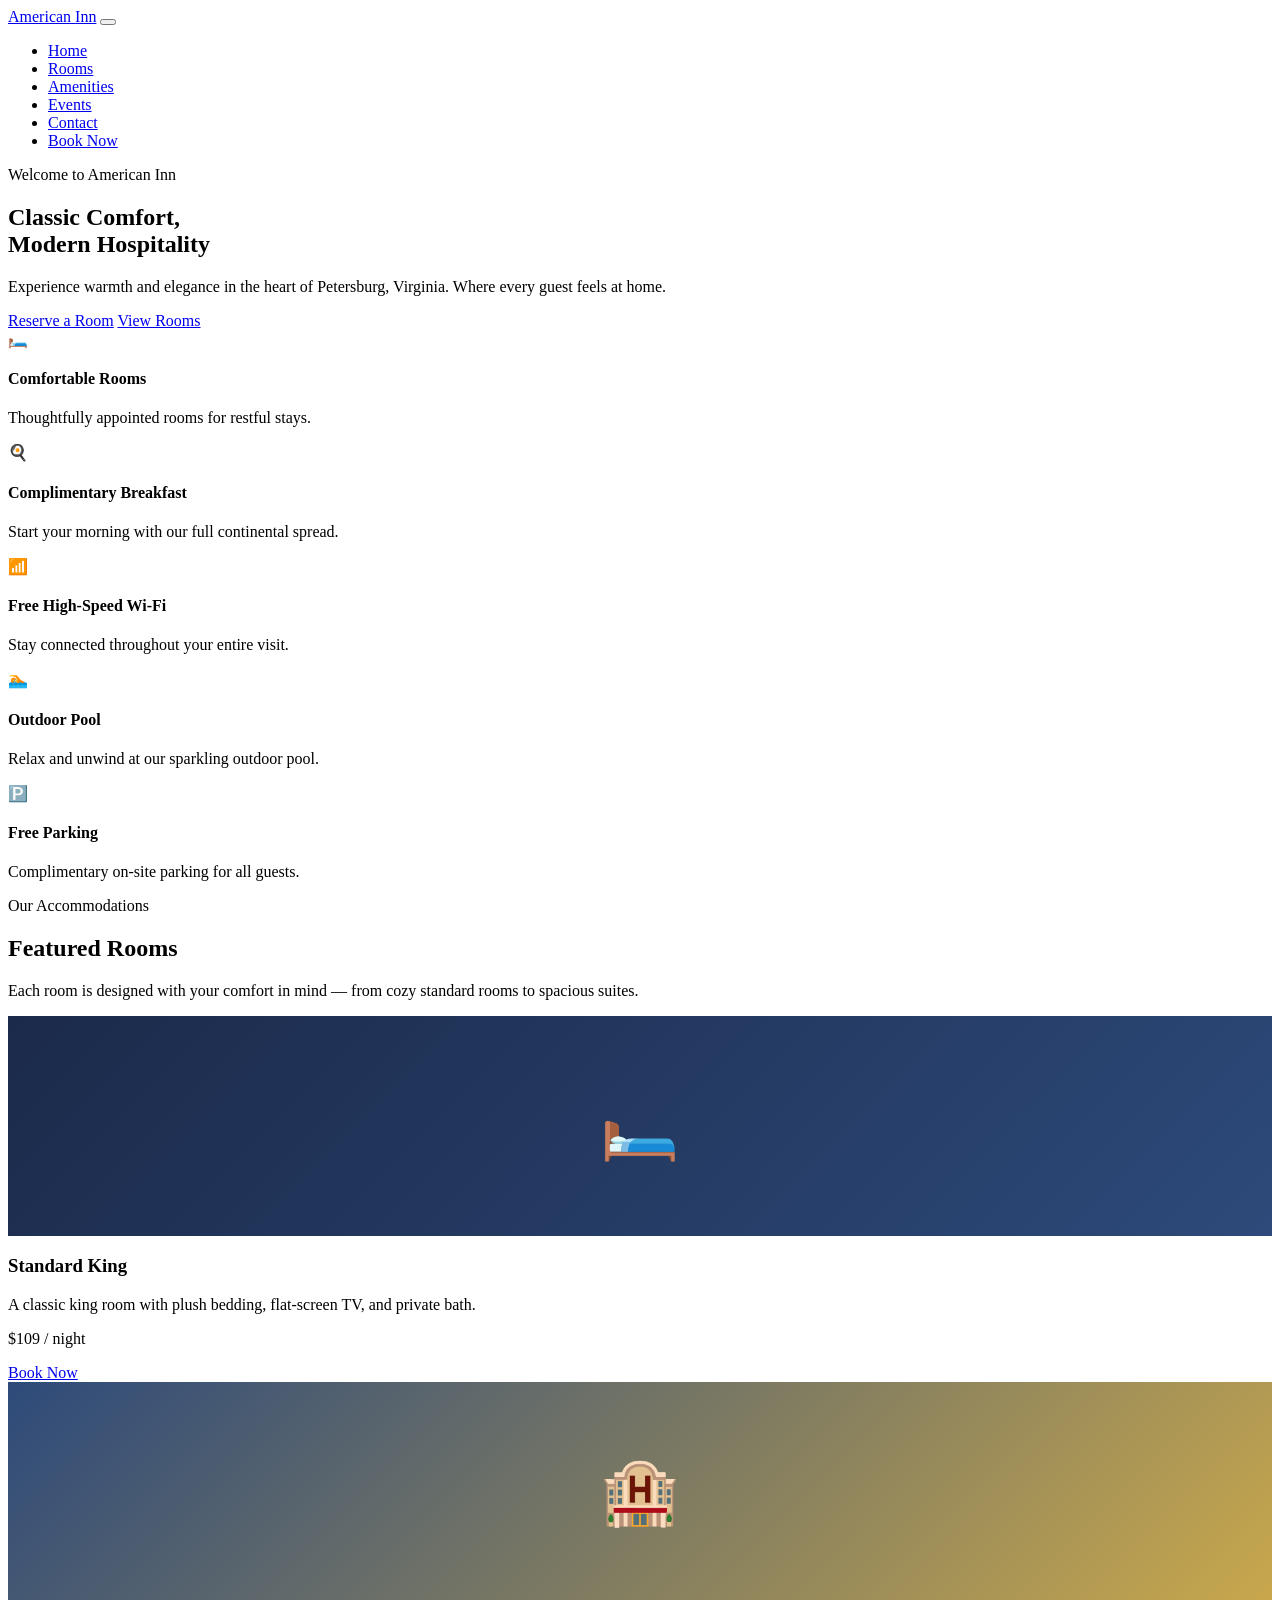
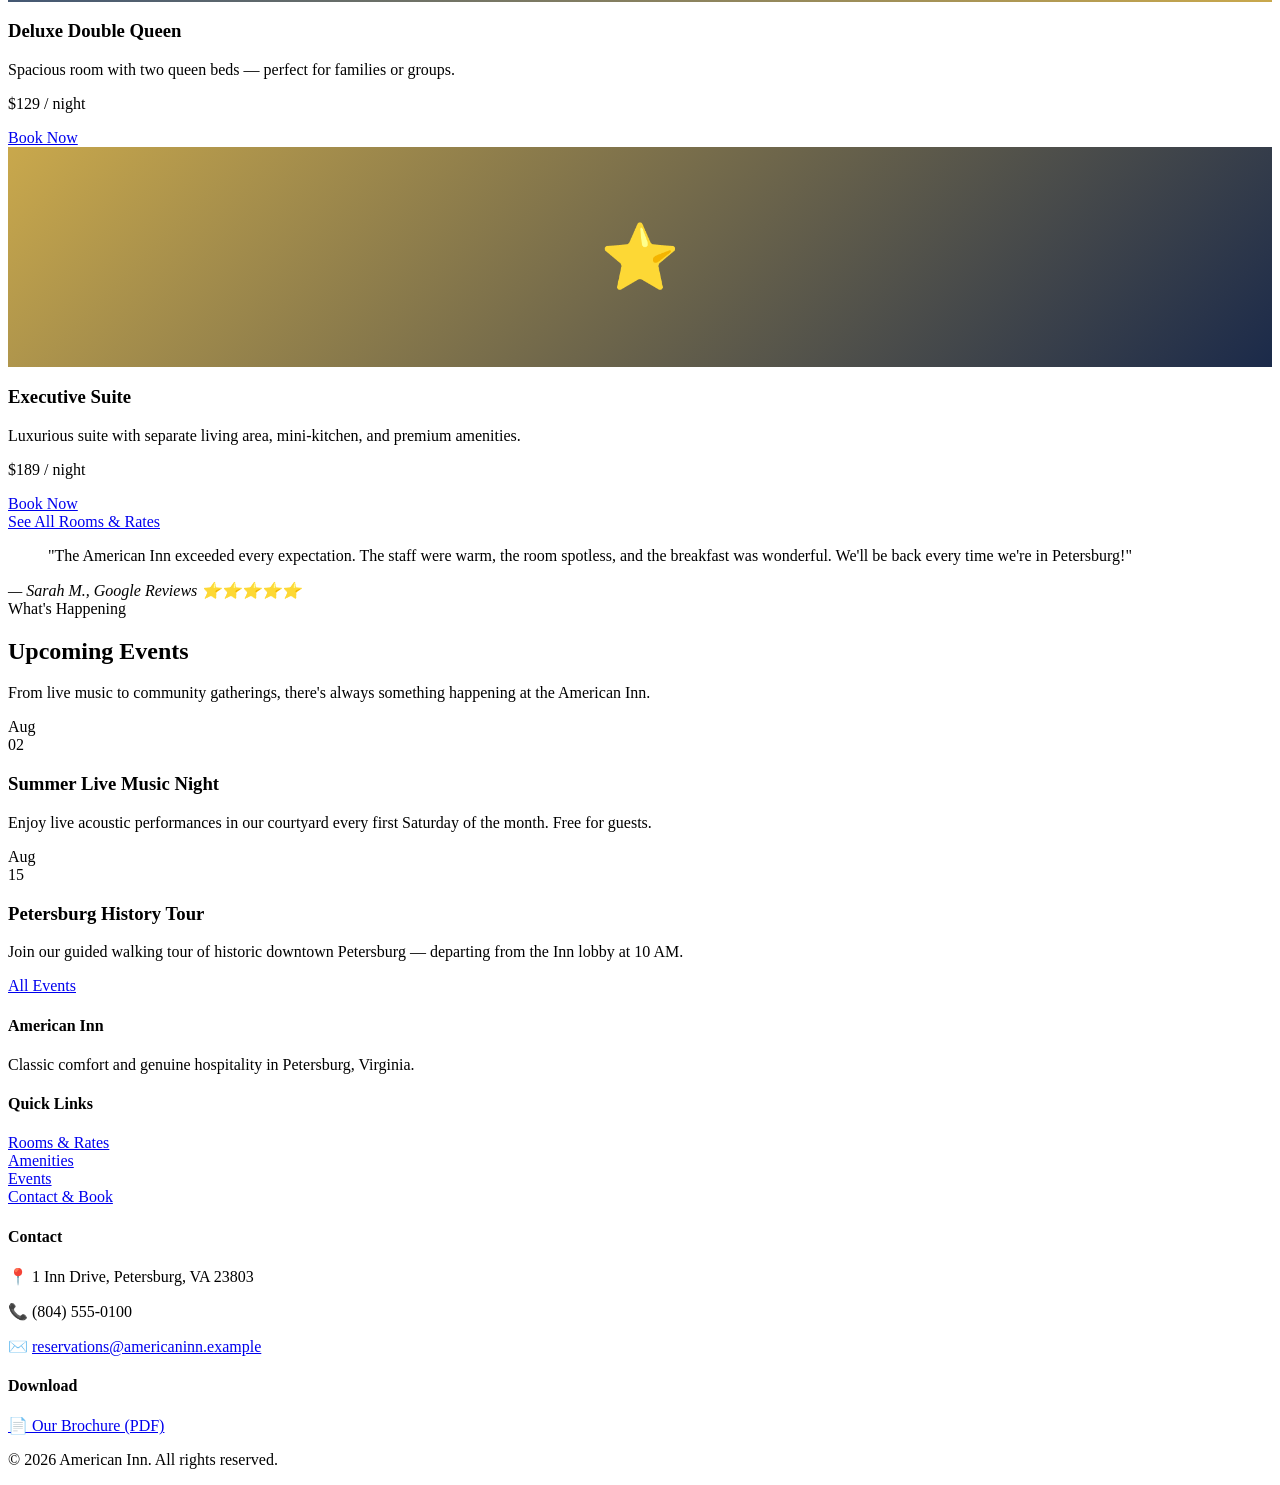
==== index.html @ 9bfb0286 "Add files via upload" ====
<!DOCTYPE html>
<html lang="en">
<head>
  <meta charset="UTF-8" />
  <meta name="viewport" content="width=device-width, initial-scale=1.0" />
  <meta name="description" content="American Inn – Classic comfort, modern hospitality. Book your stay today." />
  <title>American Inn | Home</title>
  <link rel="stylesheet" href="styles.css" />
</head>
<body>

  <!-- ===== NAVBAR ===== -->
  <nav id="navbar">
    <div class="container">
      <a href="index.html" class="nav-logo">American <span>Inn</span></a>
      <button class="nav-toggle" aria-label="Toggle menu" aria-expanded="false">
        <span></span><span></span><span></span>
      </button>
      <ul class="nav-links">
        <li><a href="index.html">Home</a></li>
        <li><a href="rooms.html">Rooms</a></li>
        <li><a href="amenities.html">Amenities</a></li>
        <li><a href="events.html">Events</a></li>
        <li><a href="contact.html">Contact</a></li>
        <li><a href="contact.html" class="btn btn--primary">Book Now</a></li>
      </ul>
    </div>
  </nav>

  <!-- ===== HERO ===== -->
  <section class="hero">
    <div class="container">
      <div class="hero-content">
        <span class="section-label">Welcome to American Inn</span>
        <h1>Classic Comfort,<br>Modern Hospitality</h1>
        <p>Experience warmth and elegance in the heart of Petersburg, Virginia. Where every guest feels at home.</p>
        <div class="hero-actions">
          <a href="contact.html" class="btn btn--primary">Reserve a Room</a>
          <a href="rooms.html" class="btn btn--outline">View Rooms</a>
        </div>
      </div>
    </div>
  </section>

  <!-- ===== FEATURES STRIP ===== -->
  <section class="section">
    <div class="container">
      <div class="features">
        <div class="feature">
          <div class="feature-icon">🛏️</div>
          <h4>Comfortable Rooms</h4>
          <p>Thoughtfully appointed rooms for restful stays.</p>
        </div>
        <div class="feature">
          <div class="feature-icon">🍳</div>
          <h4>Complimentary Breakfast</h4>
          <p>Start your morning with our full continental spread.</p>
        </div>
        <div class="feature">
          <div class="feature-icon">📶</div>
          <h4>Free High-Speed Wi-Fi</h4>
          <p>Stay connected throughout your entire visit.</p>
        </div>
        <div class="feature">
          <div class="feature-icon">🏊</div>
          <h4>Outdoor Pool</h4>
          <p>Relax and unwind at our sparkling outdoor pool.</p>
        </div>
        <div class="feature">
          <div class="feature-icon">🅿️</div>
          <h4>Free Parking</h4>
          <p>Complimentary on-site parking for all guests.</p>
        </div>
      </div>
    </div>
  </section>

  <!-- ===== FEATURED ROOMS ===== -->
  <section class="section section--alt">
    <div class="container">
      <div class="section-header">
        <span class="section-label">Our Accommodations</span>
        <h2>Featured Rooms</h2>
        <p>Each room is designed with your comfort in mind — from cozy standard rooms to spacious suites.</p>
      </div>
      <div class="grid-3">

        <div class="card">
          <div class="card-img" style="background: linear-gradient(135deg,#1b2a4a,#2d4a7a); height:220px; display:flex; align-items:center; justify-content:center; color:#c9a84c; font-size:4rem;">🛏️</div>
          <div class="card-body">
            <h3>Standard King</h3>
            <p>A classic king room with plush bedding, flat-screen TV, and private bath.</p>
            <p class="card-price">$109 <span>/ night</span></p>
            <a href="contact.html" class="btn btn--navy mt-1">Book Now</a>
          </div>
        </div>

        <div class="card">
          <div class="card-img" style="background: linear-gradient(135deg,#2d4a7a,#c9a84c); height:220px; display:flex; align-items:center; justify-content:center; color:#fff; font-size:4rem;">🏨</div>
          <div class="card-body">
            <h3>Deluxe Double Queen</h3>
            <p>Spacious room with two queen beds — perfect for families or groups.</p>
            <p class="card-price">$129 <span>/ night</span></p>
            <a href="contact.html" class="btn btn--navy mt-1">Book Now</a>
          </div>
        </div>

        <div class="card">
          <div class="card-img" style="background: linear-gradient(135deg,#c9a84c,#1b2a4a); height:220px; display:flex; align-items:center; justify-content:center; color:#fff; font-size:4rem;">⭐</div>
          <div class="card-body">
            <h3>Executive Suite</h3>
            <p>Luxurious suite with separate living area, mini-kitchen, and premium amenities.</p>
            <p class="card-price">$189 <span>/ night</span></p>
            <a href="contact.html" class="btn btn--navy mt-1">Book Now</a>
          </div>
        </div>

      </div>
      <div class="text-center mt-3">
        <a href="rooms.html" class="btn btn--primary">See All Rooms &amp; Rates</a>
      </div>
    </div>
  </section>

  <!-- ===== TESTIMONIAL ===== -->
  <div class="testimonial">
    <div class="container">
      <blockquote>
        "The American Inn exceeded every expectation. The staff were warm, the room spotless, and the breakfast was wonderful. We'll be back every time we're in Petersburg!"
      </blockquote>
      <cite>— Sarah M., Google Reviews ⭐⭐⭐⭐⭐</cite>
    </div>
  </div>

  <!-- ===== UPCOMING EVENTS ===== -->
  <section class="section">
    <div class="container">
      <div class="section-header">
        <span class="section-label">What's Happening</span>
        <h2>Upcoming Events</h2>
        <p>From live music to community gatherings, there's always something happening at the American Inn.</p>
      </div>
      <div class="grid-2">
        <div class="event-item">
          <div class="event-date"><div class="month">Aug</div><div class="day">02</div></div>
          <div class="event-info">
            <h3>Summer Live Music Night</h3>
            <p>Enjoy live acoustic performances in our courtyard every first Saturday of the month. Free for guests.</p>
          </div>
        </div>
        <div class="event-item">
          <div class="event-date"><div class="month">Aug</div><div class="day">15</div></div>
          <div class="event-info">
            <h3>Petersburg History Tour</h3>
            <p>Join our guided walking tour of historic downtown Petersburg — departing from the Inn lobby at 10 AM.</p>
          </div>
        </div>
      </div>
      <div class="text-center mt-3">
        <a href="events.html" class="btn btn--navy">All Events</a>
      </div>
    </div>
  </section>

  <!-- ===== FOOTER ===== -->
  <footer>
    <div class="container">
      <div class="footer-grid">
        <div class="footer-col">
          <h4>American Inn</h4>
          <p>Classic comfort and genuine hospitality in Petersburg, Virginia.</p>
        </div>
        <div class="footer-col">
          <h4>Quick Links</h4>
          <a href="rooms.html">Rooms &amp; Rates</a><br>
          <a href="amenities.html">Amenities</a><br>
          <a href="events.html">Events</a><br>
          <a href="contact.html">Contact &amp; Book</a>
        </div>
        <div class="footer-col">
          <h4>Contact</h4>
          <p>📍 1 Inn Drive, Petersburg, VA 23803</p>
          <p>📞 (804) 555-0100</p>
          <p>✉️ <a href="mailto:reservations@americaninn.example">reservations@americaninn.example</a></p>
        </div>
        <div class="footer-col">
          <h4>Download</h4>
          <a href="assets/brochure.pdf">📄 Our Brochure (PDF)</a>
        </div>
      </div>
      <div class="footer-bottom">
        <p>&copy; 2026 American Inn. All rights reserved.</p>
      </div>
    </div>
  </footer>

  <script src="scripts.js"></script>
</body>
</html>
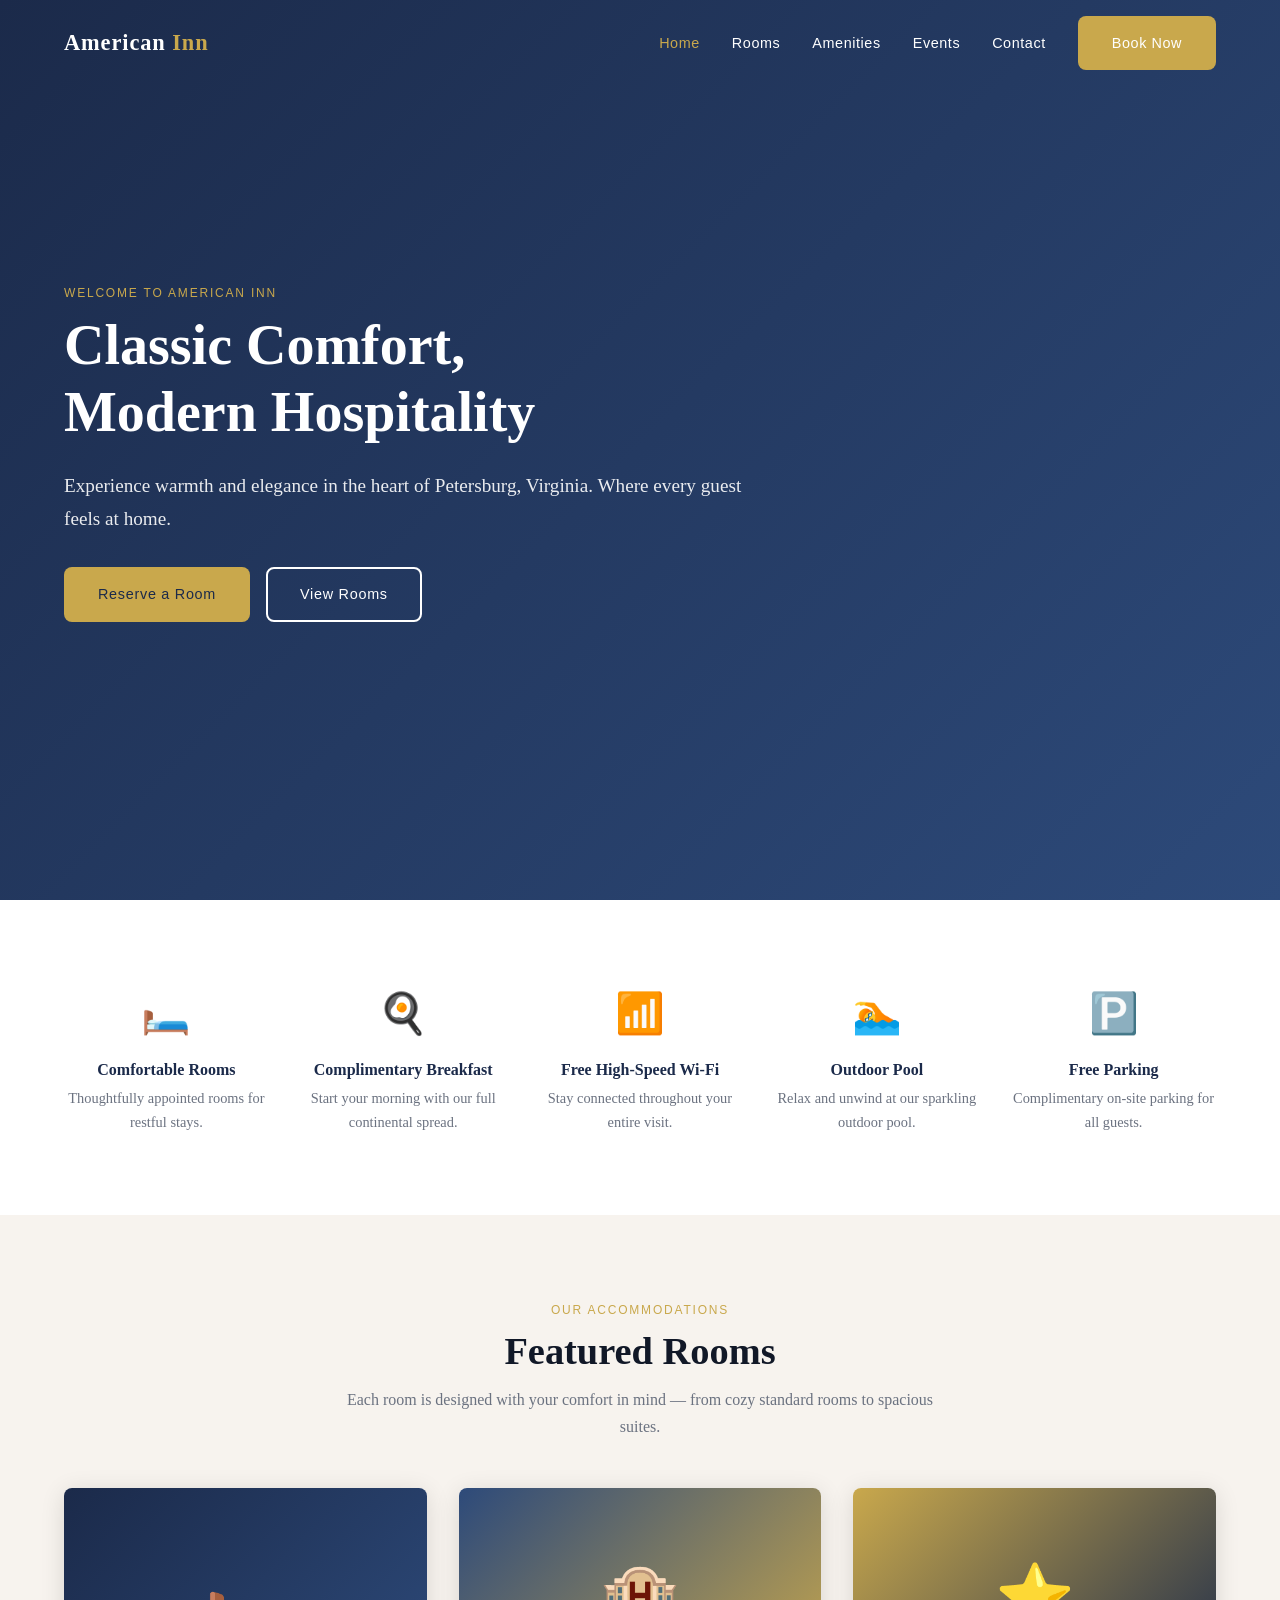
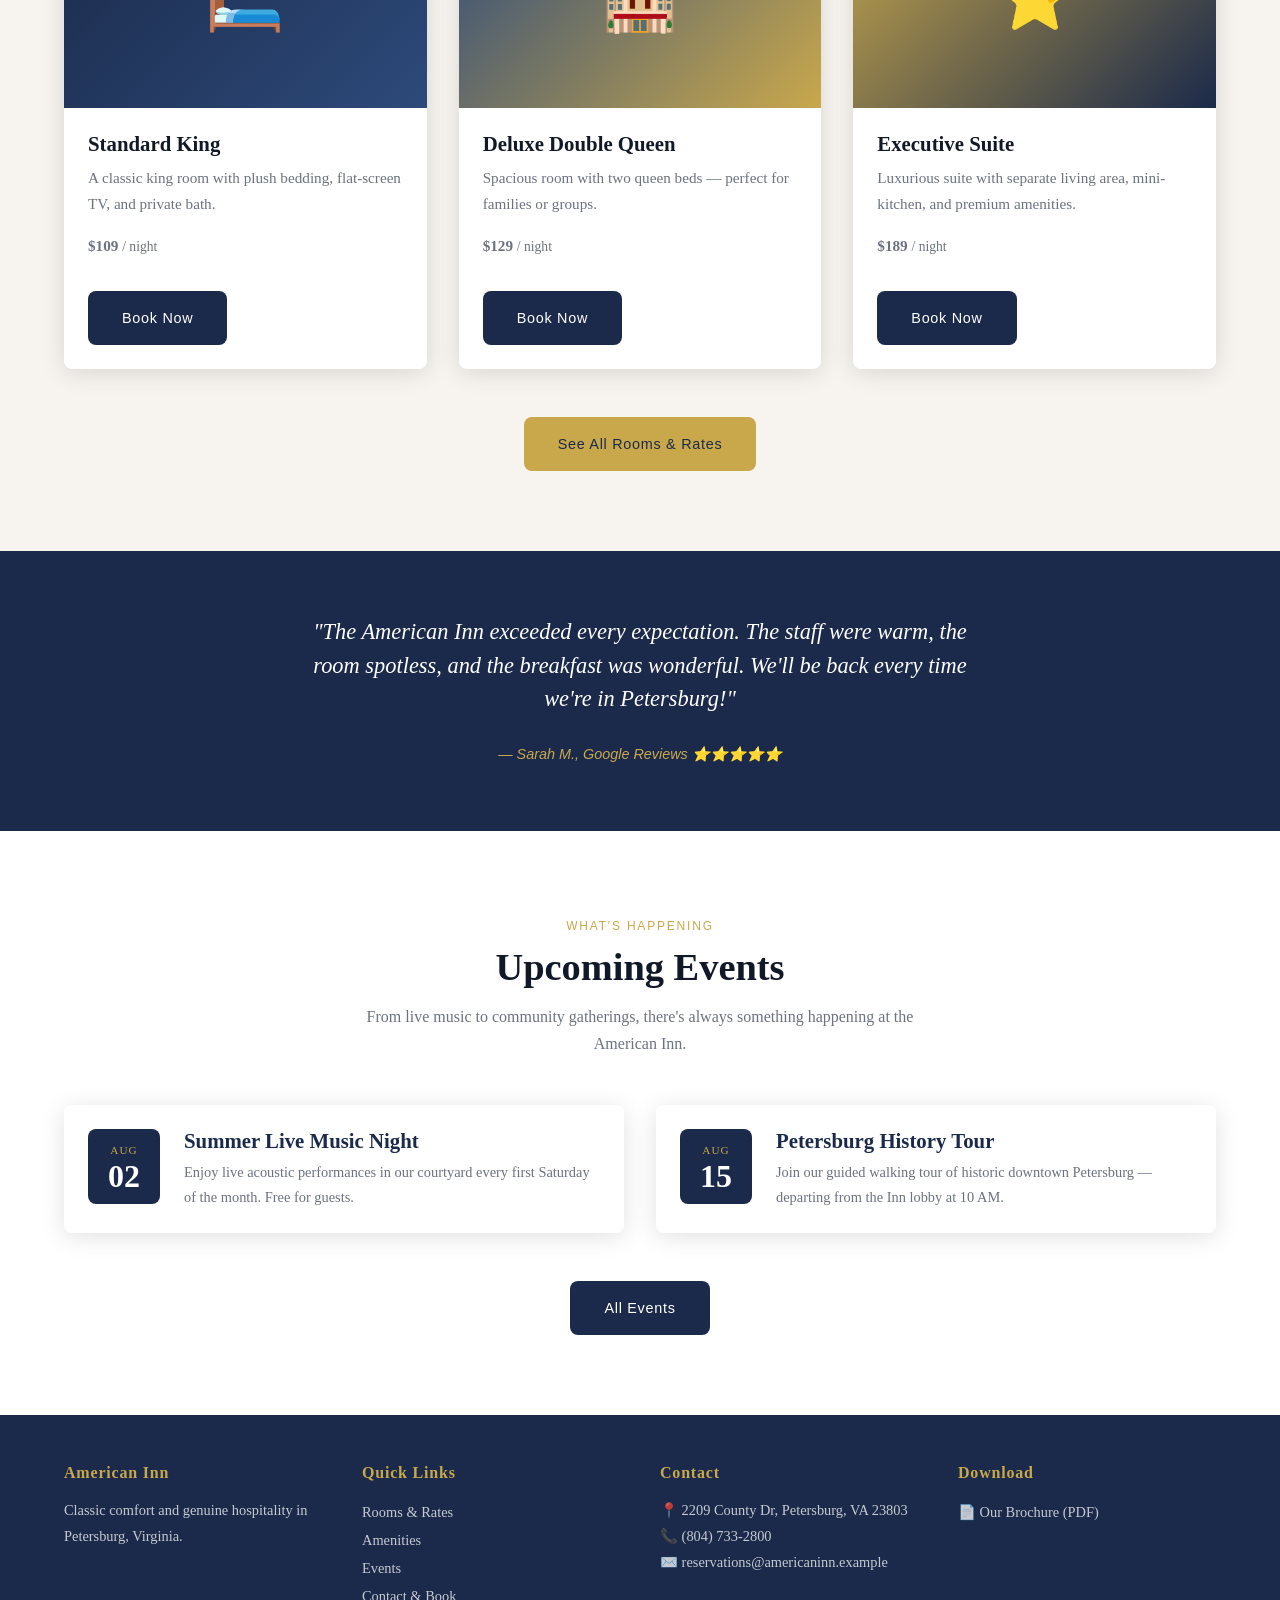
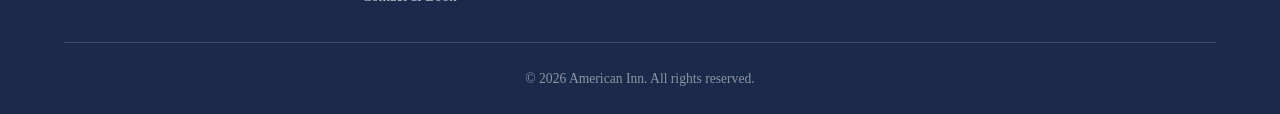
==== commit 37aef10d: "Add files via upload" ====
--- a/index.html
+++ b/index.html
@@ -179,8 +179,8 @@
         </div>
         <div class="footer-col">
           <h4>Contact</h4>
-          <p>📍 1 Inn Drive, Petersburg, VA 23803</p>
-          <p>📞 (804) 555-0100</p>
+          <p>📍 2209 County Dr, Petersburg, VA 23803</p>
+          <p>📞 (804) 733-2800</p>
           <p>✉️ <a href="mailto:reservations@americaninn.example">reservations@americaninn.example</a></p>
         </div>
         <div class="footer-col">
--- a/styles.css
+++ b/styles.css
@@ -0,0 +1,162 @@
+/* American Inn  Main Stylesheet */
+
+*, *::before, *::after { box-sizing: border-box; margin: 0; padding: 0; }
+
+:root {
+    --navy:   #1b2a4a;
+    --gold:   #c9a84c;
+    --cream:  #f7f3ee;
+    --white:  #ffffff;
+    --gray:   #6b7280;
+    --dark:   #111827;
+    --shadow: 0 4px 24px rgba(0,0,0,.12);
+    --radius: 8px;
+    --transition: .25s ease;
+}
+
+html { scroll-behavior: smooth; }
+body { font-family: 'Georgia', serif; color: var(--dark); background: var(--white); line-height: 1.7; }
+img { display: block; width: 100%; height: auto; object-fit: cover; }
+a  { color: inherit; text-decoration: none; }
+ul { list-style: none; }
+
+h1, h2, h3, h4 { font-family: 'Georgia', serif; line-height: 1.2; }
+h1 { font-size: clamp(2rem, 5vw, 3.5rem); }
+h2 { font-size: clamp(1.6rem, 3vw, 2.4rem); }
+h3 { font-size: 1.3rem; }
+
+.section-label {
+    display: inline-block; font-family: 'Arial', sans-serif;
+    font-size: .75rem; letter-spacing: .15em; text-transform: uppercase;
+    color: var(--gold); margin-bottom: .5rem;
+}
+
+.container { width: min(1200px, 90%); margin: 0 auto; }
+.section    { padding: 5rem 0; }
+.section--alt { background: var(--cream); }
+.grid-2 { display: grid; grid-template-columns: repeat(auto-fit, minmax(300px, 1fr)); gap: 2rem; }
+.grid-3 { display: grid; grid-template-columns: repeat(auto-fit, minmax(260px, 1fr)); gap: 2rem; }
+
+.btn {
+    display: inline-block; padding: .8rem 2rem; border-radius: var(--radius);
+    font-family: 'Arial', sans-serif; font-size: .9rem; letter-spacing: .05em;
+    cursor: pointer; transition: all var(--transition); border: 2px solid transparent;
+}
+.btn--primary { background: var(--gold); color: var(--navy); }
+.btn--primary:hover { background: #b8963d; }
+.btn--outline { background: transparent; border-color: var(--white); color: var(--white); }
+.btn--outline:hover { background: var(--white); color: var(--navy); }
+.btn--navy { background: var(--navy); color: var(--white); }
+.btn--navy:hover { background: #0f1e36; }
+
+#navbar {
+    position: fixed; top: 0; left: 0; right: 0; z-index: 1000;
+    padding: 1rem 0; transition: background var(--transition), box-shadow var(--transition);
+}
+#navbar.scrolled { background: var(--navy); box-shadow: var(--shadow); }
+#navbar .container { display: flex; align-items: center; justify-content: space-between; }
+.nav-logo { font-size: 1.4rem; font-weight: bold; color: var(--white); letter-spacing: .04em; }
+.nav-logo span { color: var(--gold); }
+.nav-links { display: flex; gap: 2rem; align-items: center; }
+.nav-links a { color: var(--white); font-family: 'Arial', sans-serif; font-size: .9rem; letter-spacing: .04em; transition: color var(--transition); }
+.nav-links a:hover, .nav-links a.active { color: var(--gold); }
+.nav-toggle { display: none; flex-direction: column; gap: 5px; background: none; border: none; cursor: pointer; padding: 4px; }
+.nav-toggle span { display: block; width: 24px; height: 2px; background: var(--white); transition: all var(--transition); }
+
+@media (max-width: 768px) {
+    .nav-toggle { display: flex; }
+    .nav-links {
+          position: fixed; top: 0; right: -100%; bottom: 0; width: 70%; max-width: 280px;
+          background: var(--navy); flex-direction: column; justify-content: center;
+          gap: 2.5rem; transition: right var(--transition); padding: 2rem;
+    }
+    .nav-links.open { right: 0; box-shadow: var(--shadow); }
+    .nav-links a { font-size: 1.1rem; }
+}
+
+.hero {
+    min-height: 100vh; display: flex; align-items: center;
+    position: relative; overflow: hidden;
+    background: linear-gradient(135deg, var(--navy) 0%, #2d4a7a 100%);
+}
+.hero::before {
+    content: ''; position: absolute; inset: 0;
+    background: url('assets/images/hero.jpg') center/cover no-repeat; opacity: .35;
+}
+.hero-content { position: relative; z-index: 1; max-width: 700px; color: var(--white); }
+.hero-content p { font-size: 1.2rem; margin: 1.5rem 0 2rem; opacity: .9; }
+.hero-actions { display: flex; gap: 1rem; flex-wrap: wrap; }
+
+.card {
+    background: var(--white); border-radius: var(--radius); overflow: hidden;
+    box-shadow: var(--shadow); transition: transform var(--transition), box-shadow var(--transition);
+}
+.card:hover { transform: translateY(-4px); box-shadow: 0 12px 36px rgba(0,0,0,.16); }
+.card-img { height: 220px; }
+.card-body { padding: 1.5rem; }
+.card-body h3 { margin-bottom: .5rem; }
+.card-body p  { color: var(--gray); font-size: .95rem; margin-bottom: 1rem; }
+.card-price   { font-size: 1.1rem; font-weight: bold; color: var(--navy); }
+.card-price span { font-size: .85rem; font-weight: normal; color: var(--gray); }
+
+.features { display: grid; grid-template-columns: repeat(auto-fit, minmax(200px, 1fr)); text-align: center; gap: 2rem; }
+.feature-icon { font-size: 2.5rem; margin-bottom: .75rem; }
+.feature h4   { margin-bottom: .4rem; color: var(--navy); }
+.feature p    { font-size: .9rem; color: var(--gray); }
+
+.testimonial { background: var(--navy); color: var(--white); padding: 4rem 0; text-align: center; }
+.testimonial blockquote { font-size: 1.4rem; font-style: italic; max-width: 700px; margin: 0 auto 1.5rem; line-height: 1.5; }
+.testimonial cite { font-family: 'Arial', sans-serif; color: var(--gold); font-size: .9rem; }
+
+.section-header { text-align: center; margin-bottom: 3rem; }
+.section-header p { color: var(--gray); max-width: 600px; margin: .75rem auto 0; }
+
+.amenity-card { background: var(--white); border-radius: var(--radius); padding: 2rem; text-align: center; box-shadow: var(--shadow); }
+.amenity-card .icon { font-size: 2.8rem; margin-bottom: 1rem; }
+.amenity-card h3 { color: var(--navy); margin-bottom: .5rem; }
+.amenity-card p  { color: var(--gray); font-size: .95rem; }
+
+.event-item { display: flex; gap: 1.5rem; align-items: flex-start; background: var(--white); border-radius: var(--radius); padding: 1.5rem; box-shadow: var(--shadow); }
+.event-date { flex-shrink: 0; text-align: center; background: var(--navy); color: var(--white); border-radius: var(--radius); padding: .75rem 1.25rem; min-width: 70px; }
+.event-date .month { font-size: .7rem; letter-spacing: .1em; text-transform: uppercase; color: var(--gold); }
+.event-date .day   { font-size: 2rem; font-weight: bold; line-height: 1; }
+.event-info h3     { margin-bottom: .4rem; color: var(--navy); }
+.event-info p      { color: var(--gray); font-size: .9rem; }
+
+.contact-grid { display: grid; grid-template-columns: 1fr 1fr; gap: 3rem; }
+@media (max-width: 768px) { .contact-grid { grid-template-columns: 1fr; } }
+.contact-info h2 { margin-bottom: 1.5rem; }
+.contact-info p  { color: var(--gray); margin-bottom: 1rem; }
+.contact-detail  { display: flex; gap: 1rem; align-items: center; margin-bottom: 1rem; }
+.contact-detail .icon { font-size: 1.4rem; }
+.contact-form { background: var(--cream); padding: 2.5rem; border-radius: var(--radius); }
+.form-group   { margin-bottom: 1.2rem; }
+.form-group label { display: block; font-family: 'Arial', sans-serif; font-size: .85rem; margin-bottom: .4rem; font-weight: bold; }
+.form-group input, .form-group select, .form-group textarea {
+    width: 100%; padding: .75rem 1rem; border: 1px solid #d1d5db;
+    border-radius: var(--radius); font-family: 'Georgia', serif; font-size: .95rem;
+    transition: border-color var(--transition); background: var(--white);
+}
+.form-group input:focus, .form-group select:focus, .form-group textarea:focus { outline: none; border-color: var(--gold); }
+.form-group textarea { resize: vertical; min-height: 120px; }
+
+.map-placeholder { height: 300px; background: #e5e7eb; border-radius: var(--radius); display: flex; align-items: center; justify-content: center; color: var(--gray); font-family: 'Arial', sans-serif; margin-top: 3rem; }
+
+footer { background: var(--navy); color: var(--white); padding: 3rem 0 1.5rem; }
+.footer-grid { display: grid; grid-template-columns: repeat(auto-fit, minmax(200px, 1fr)); gap: 2.5rem; margin-bottom: 2rem; }
+.footer-col h4 { color: var(--gold); margin-bottom: 1rem; font-size: 1rem; letter-spacing: .05em; }
+.footer-col p, .footer-col a { color: rgba(255,255,255,.75); font-size: .9rem; line-height: 1.8; }
+.footer-col a:hover { color: var(--gold); }
+.footer-bottom { border-top: 1px solid rgba(255,255,255,.15); padding-top: 1.5rem; text-align: center; color: rgba(255,255,255,.5); font-size: .85rem; }
+
+.page-hero { height: 40vh; min-height: 260px; background: linear-gradient(135deg, var(--navy), #2d4a7a); display: flex; align-items: flex-end; padding-bottom: 3rem; position: relative; overflow: hidden; }
+.page-hero::before { content: ''; position: absolute; inset: 0; background: url('assets/images/hero.jpg') center/cover no-repeat; opacity: .2; }
+.page-hero .container { position: relative; z-index: 1; color: var(--white); }
+.page-hero h1 { margin-bottom: .25rem; }
+.breadcrumb { font-family: 'Arial', sans-serif; font-size: .85rem; color: rgba(255,255,255,.6); }
+.breadcrumb a { color: var(--gold); }
+
+.text-center { text-align: center; }
+.mt-1 { margin-top: 1rem; } .mt-2 { margin-top: 2rem; } .mt-3 { margin-top: 3rem; }
+.mb-1 { margin-bottom: 1rem; }
+.gold  { color: var(--gold); }
